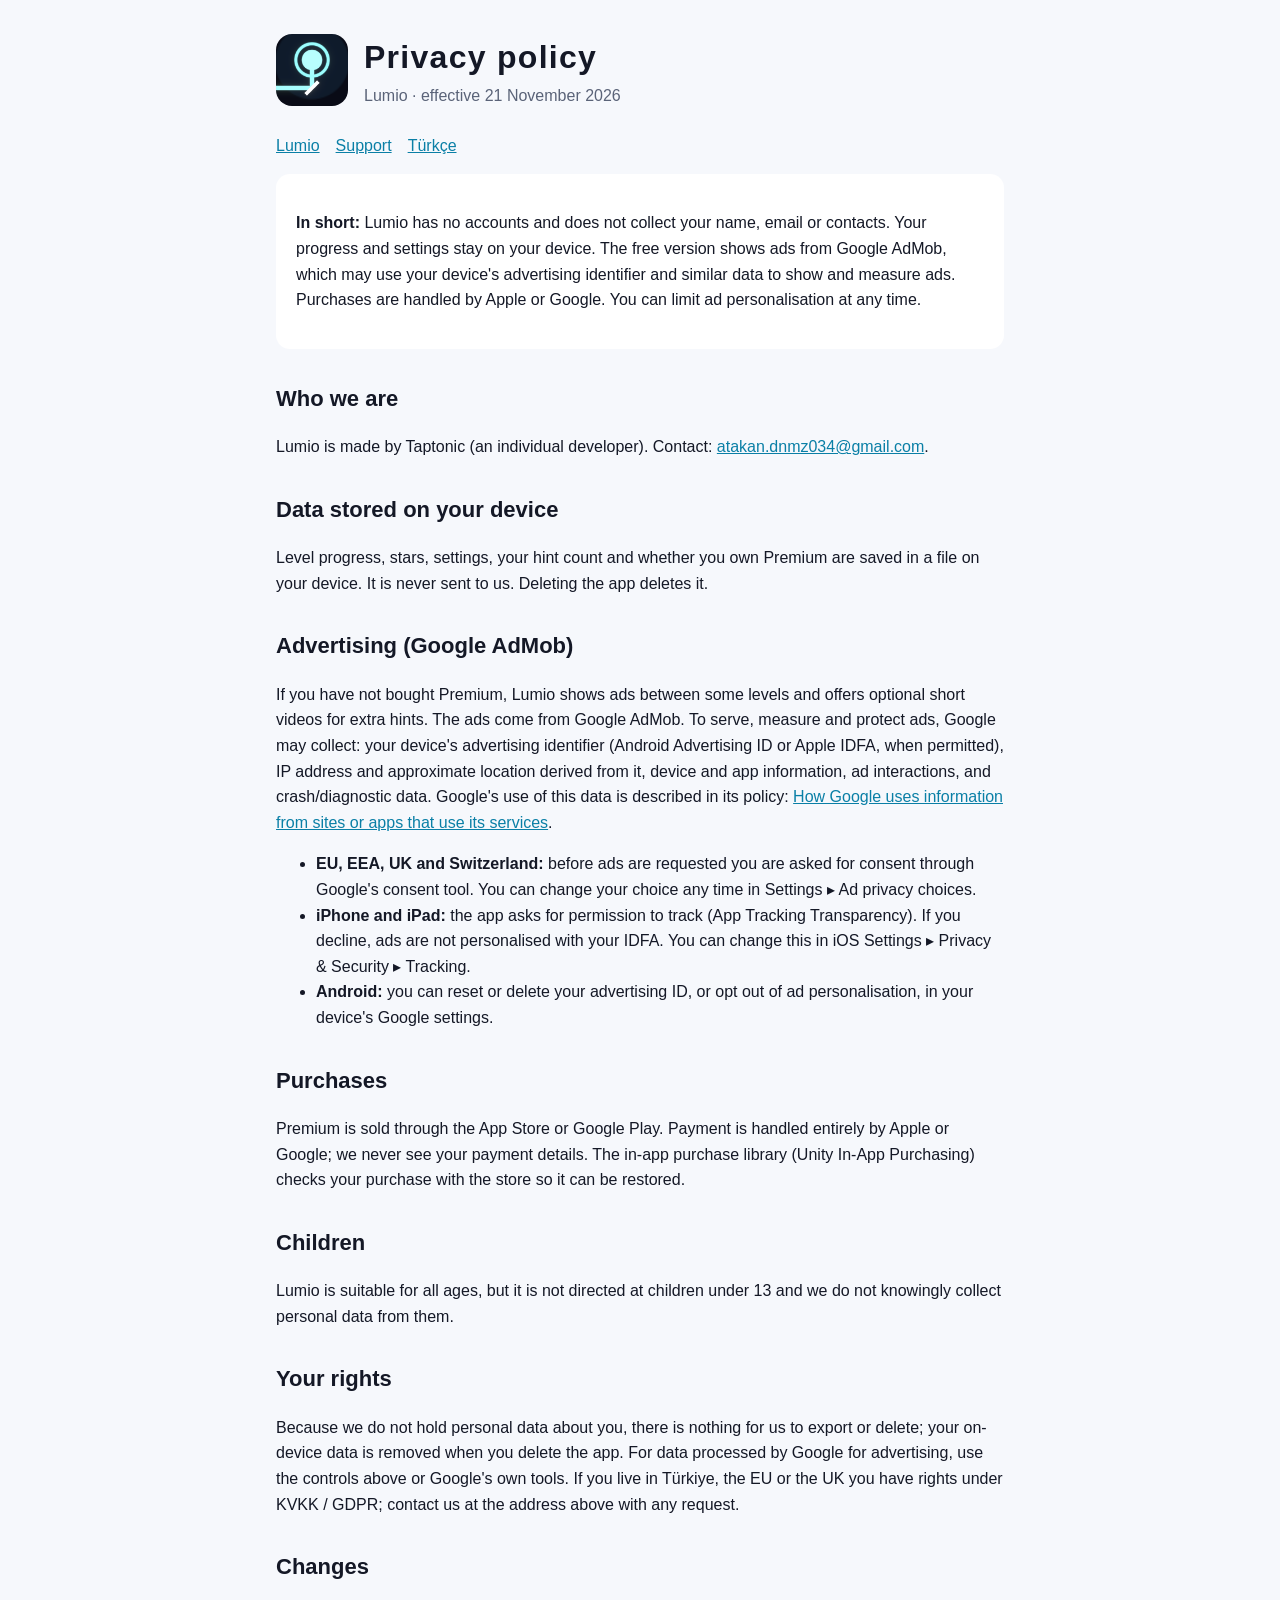
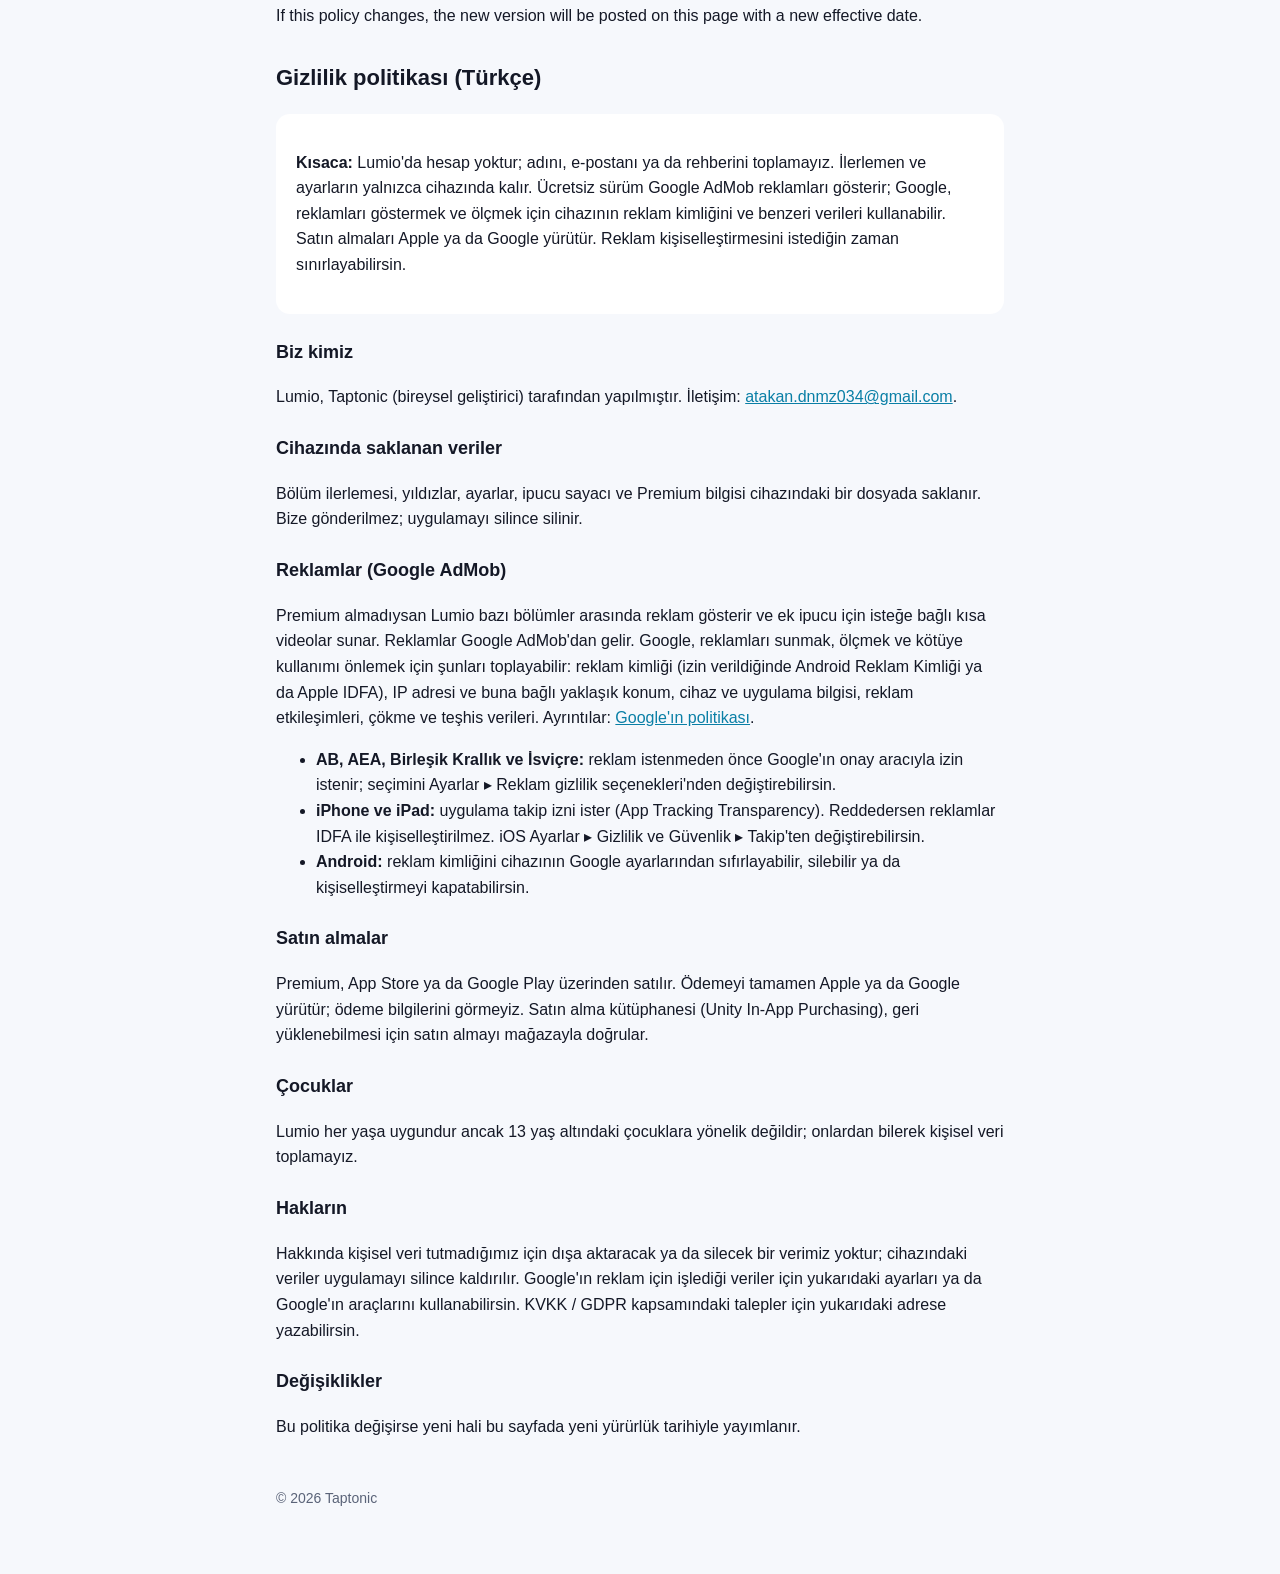
==== privacy.html @ b21d8c44 "Lumio website: landing, privacy policy, support, app-ads.txt" ====
<!doctype html>
<html lang="en">
<head>
<meta charset="utf-8"><meta name="viewport" content="width=device-width, initial-scale=1">
<title>Lumio privacy policy</title><link rel="stylesheet" href="style.css"><link rel="icon" href="icon.png">
</head>
<body><main>
<header><img src="icon.png" alt="Lumio icon"><div><h1>Privacy policy</h1><div class="dim">Lumio · effective 21 November 2026</div></div></header>
<nav><a href="index.html">Lumio</a><a href="support.html">Support</a><a href="#tr">Türkçe</a></nav>

<div class="card">
<p><strong>In short:</strong> Lumio has no accounts and does not collect your name, email or contacts. Your progress and settings stay on your device.
The free version shows ads from Google AdMob, which may use your device's advertising identifier and similar data to show and measure ads.
Purchases are handled by Apple or Google. You can limit ad personalisation at any time.</p>
</div>

<h2>Who we are</h2>
<p>Lumio is made by Taptonic (an individual developer). Contact: <a href="mailto:atakan.dnmz034@gmail.com">atakan.dnmz034@gmail.com</a>.</p>

<h2>Data stored on your device</h2>
<p>Level progress, stars, settings, your hint count and whether you own Premium are saved in a file on your device. It is never sent to us. Deleting the app deletes it.</p>

<h2>Advertising (Google AdMob)</h2>
<p>If you have not bought Premium, Lumio shows ads between some levels and offers optional short videos for extra hints. The ads come from Google AdMob.
To serve, measure and protect ads, Google may collect: your device's advertising identifier (Android Advertising ID or Apple IDFA, when permitted), IP address and approximate location derived from it,
device and app information, ad interactions, and crash/diagnostic data. Google's use of this data is described in its policy:
<a href="https://policies.google.com/technologies/partner-sites">How Google uses information from sites or apps that use its services</a>.</p>
<ul>
<li><strong>EU, EEA, UK and Switzerland:</strong> before ads are requested you are asked for consent through Google's consent tool. You can change your choice any time in Settings ▸ Ad privacy choices.</li>
<li><strong>iPhone and iPad:</strong> the app asks for permission to track (App Tracking Transparency). If you decline, ads are not personalised with your IDFA. You can change this in iOS Settings ▸ Privacy &amp; Security ▸ Tracking.</li>
<li><strong>Android:</strong> you can reset or delete your advertising ID, or opt out of ad personalisation, in your device's Google settings.</li>
</ul>

<h2>Purchases</h2>
<p>Premium is sold through the App Store or Google Play. Payment is handled entirely by Apple or Google; we never see your payment details.
The in-app purchase library (Unity In-App Purchasing) checks your purchase with the store so it can be restored.</p>

<h2>Children</h2>
<p>Lumio is suitable for all ages, but it is not directed at children under 13 and we do not knowingly collect personal data from them.</p>

<h2>Your rights</h2>
<p>Because we do not hold personal data about you, there is nothing for us to export or delete; your on-device data is removed when you delete the app.
For data processed by Google for advertising, use the controls above or Google's own tools. If you live in Türkiye, the EU or the UK you have rights under KVKK / GDPR; contact us at the address above with any request.</p>

<h2>Changes</h2>
<p>If this policy changes, the new version will be posted on this page with a new effective date.</p>

<h2 id="tr">Gizlilik politikası (Türkçe)</h2>
<div class="card">
<p><strong>Kısaca:</strong> Lumio'da hesap yoktur; adını, e-postanı ya da rehberini toplamayız. İlerlemen ve ayarların yalnızca cihazında kalır.
Ücretsiz sürüm Google AdMob reklamları gösterir; Google, reklamları göstermek ve ölçmek için cihazının reklam kimliğini ve benzeri verileri kullanabilir.
Satın almaları Apple ya da Google yürütür. Reklam kişiselleştirmesini istediğin zaman sınırlayabilirsin.</p>
</div>
<h3>Biz kimiz</h3>
<p>Lumio, Taptonic (bireysel geliştirici) tarafından yapılmıştır. İletişim: <a href="mailto:atakan.dnmz034@gmail.com">atakan.dnmz034@gmail.com</a>.</p>
<h3>Cihazında saklanan veriler</h3>
<p>Bölüm ilerlemesi, yıldızlar, ayarlar, ipucu sayacı ve Premium bilgisi cihazındaki bir dosyada saklanır. Bize gönderilmez; uygulamayı silince silinir.</p>
<h3>Reklamlar (Google AdMob)</h3>
<p>Premium almadıysan Lumio bazı bölümler arasında reklam gösterir ve ek ipucu için isteğe bağlı kısa videolar sunar. Reklamlar Google AdMob'dan gelir.
Google, reklamları sunmak, ölçmek ve kötüye kullanımı önlemek için şunları toplayabilir: reklam kimliği (izin verildiğinde Android Reklam Kimliği ya da Apple IDFA), IP adresi ve buna bağlı yaklaşık konum,
cihaz ve uygulama bilgisi, reklam etkileşimleri, çökme ve teşhis verileri. Ayrıntılar: <a href="https://policies.google.com/technologies/partner-sites">Google'ın politikası</a>.</p>
<ul>
<li><strong>AB, AEA, Birleşik Krallık ve İsviçre:</strong> reklam istenmeden önce Google'ın onay aracıyla izin istenir; seçimini Ayarlar ▸ Reklam gizlilik seçenekleri'nden değiştirebilirsin.</li>
<li><strong>iPhone ve iPad:</strong> uygulama takip izni ister (App Tracking Transparency). Reddedersen reklamlar IDFA ile kişiselleştirilmez. iOS Ayarlar ▸ Gizlilik ve Güvenlik ▸ Takip'ten değiştirebilirsin.</li>
<li><strong>Android:</strong> reklam kimliğini cihazının Google ayarlarından sıfırlayabilir, silebilir ya da kişiselleştirmeyi kapatabilirsin.</li>
</ul>
<h3>Satın almalar</h3>
<p>Premium, App Store ya da Google Play üzerinden satılır. Ödemeyi tamamen Apple ya da Google yürütür; ödeme bilgilerini görmeyiz. Satın alma kütüphanesi (Unity In-App Purchasing), geri yüklenebilmesi için satın almayı mağazayla doğrular.</p>
<h3>Çocuklar</h3>
<p>Lumio her yaşa uygundur ancak 13 yaş altındaki çocuklara yönelik değildir; onlardan bilerek kişisel veri toplamayız.</p>
<h3>Hakların</h3>
<p>Hakkında kişisel veri tutmadığımız için dışa aktaracak ya da silecek bir verimiz yoktur; cihazındaki veriler uygulamayı silince kaldırılır. Google'ın reklam için işlediği veriler için yukarıdaki ayarları ya da Google'ın araçlarını kullanabilirsin. KVKK / GDPR kapsamındaki talepler için yukarıdaki adrese yazabilirsin.</p>
<h3>Değişiklikler</h3>
<p>Bu politika değişirse yeni hali bu sayfada yeni yürürlük tarihiyle yayımlanır.</p>

<footer>© 2026 Taptonic</footer>
</main></body></html>
---- style.css ----
:root { --bg:#0a0c16; --card:#121626; --text:#e6ebf5; --dim:#9aa3b8; --accent:#73e0ff; }
@media (prefers-color-scheme: light) { :root:not([data-theme="dark"]) { --bg:#f6f8fc; --card:#ffffff; --text:#141826; --dim:#5a6378; --accent:#0a7fa6; } }
* { box-sizing: border-box; }
body { margin:0; background:var(--bg); color:var(--text); font:16px/1.6 -apple-system, BlinkMacSystemFont, "Segoe UI", Roboto, sans-serif; }
main { max-width:760px; margin:0 auto; padding:32px 16px 64px; }
header { display:flex; align-items:center; gap:16px; margin-bottom:24px; }
header img { width:72px; height:72px; border-radius:16px; }
h1 { font-size:32px; margin:0; letter-spacing:.04em; }
h2 { margin-top:32px; font-size:22px; }
h3 { margin-top:24px; font-size:18px; }
a { color:var(--accent); }
.card { background:var(--card); border-radius:14px; padding:20px; margin:16px 0; }
.dim { color:var(--dim); }
nav a { margin-right:16px; }
footer { margin-top:48px; color:var(--dim); font-size:14px; }
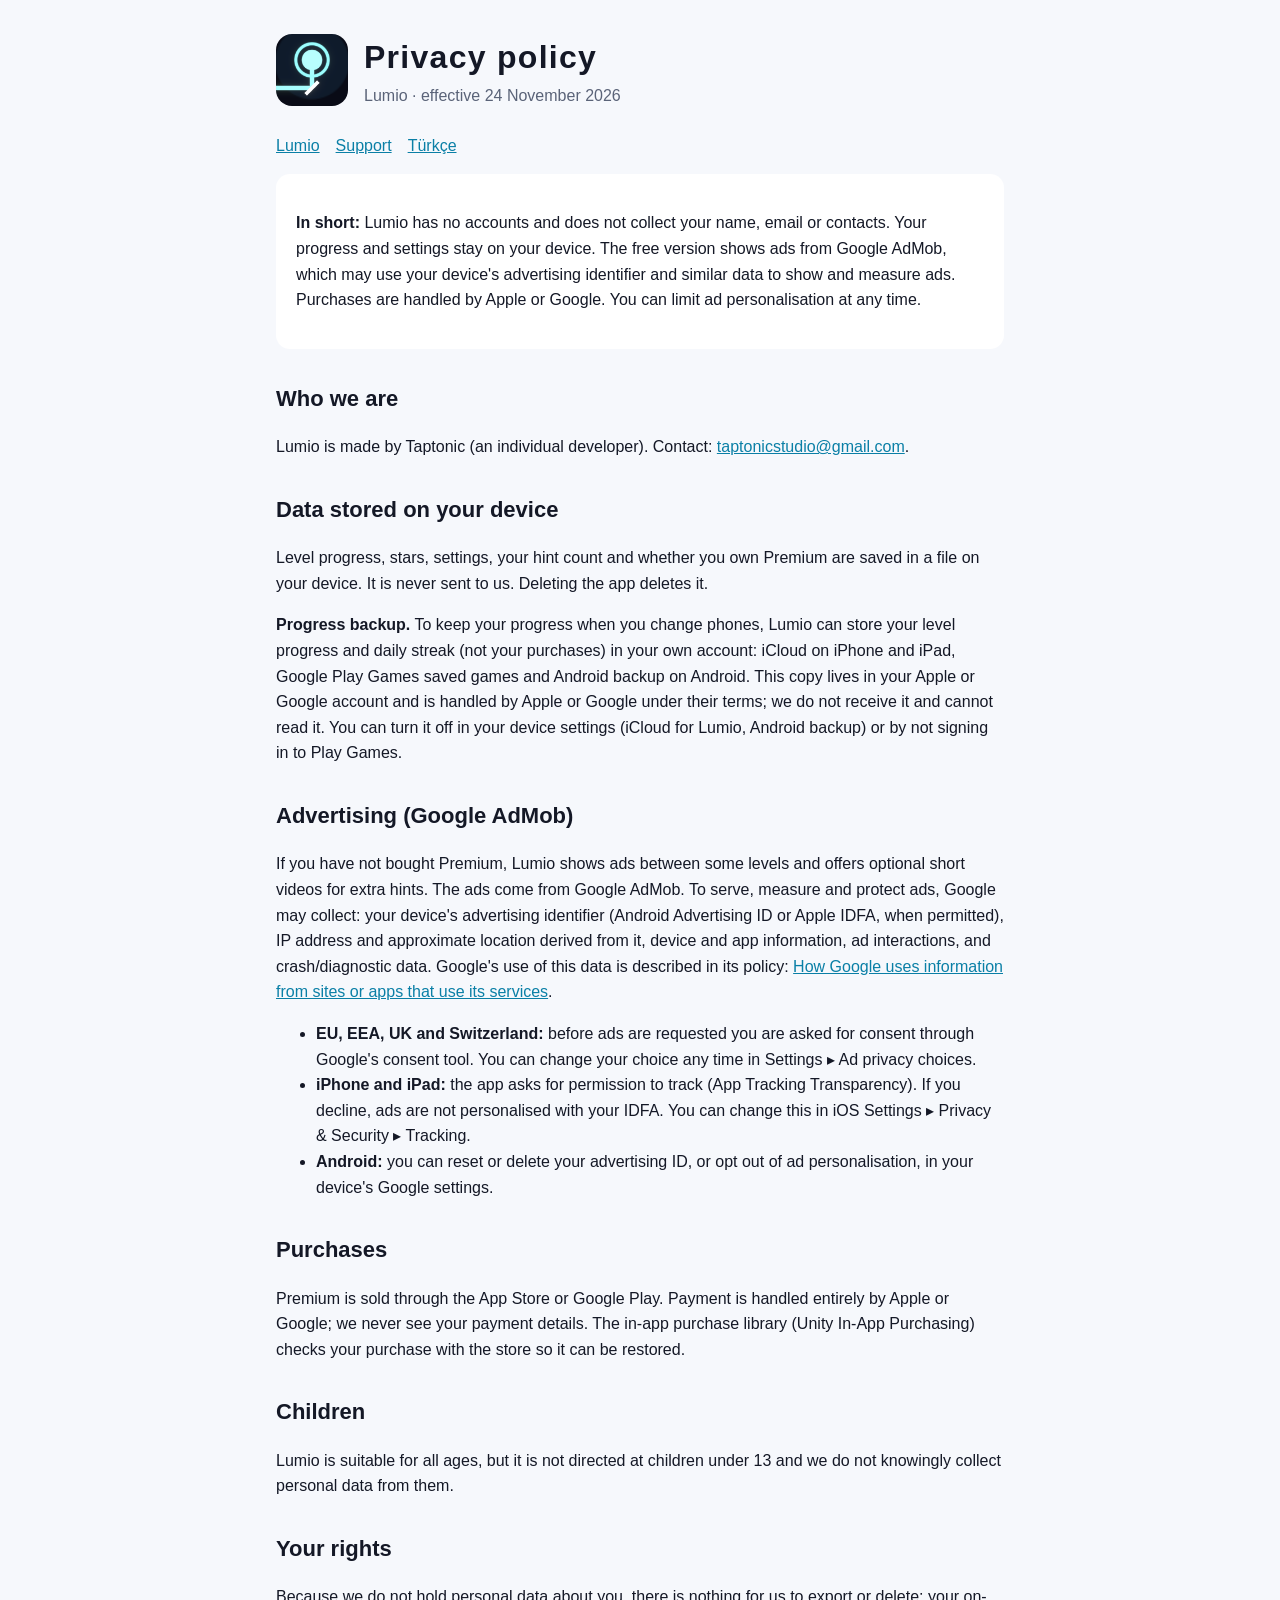
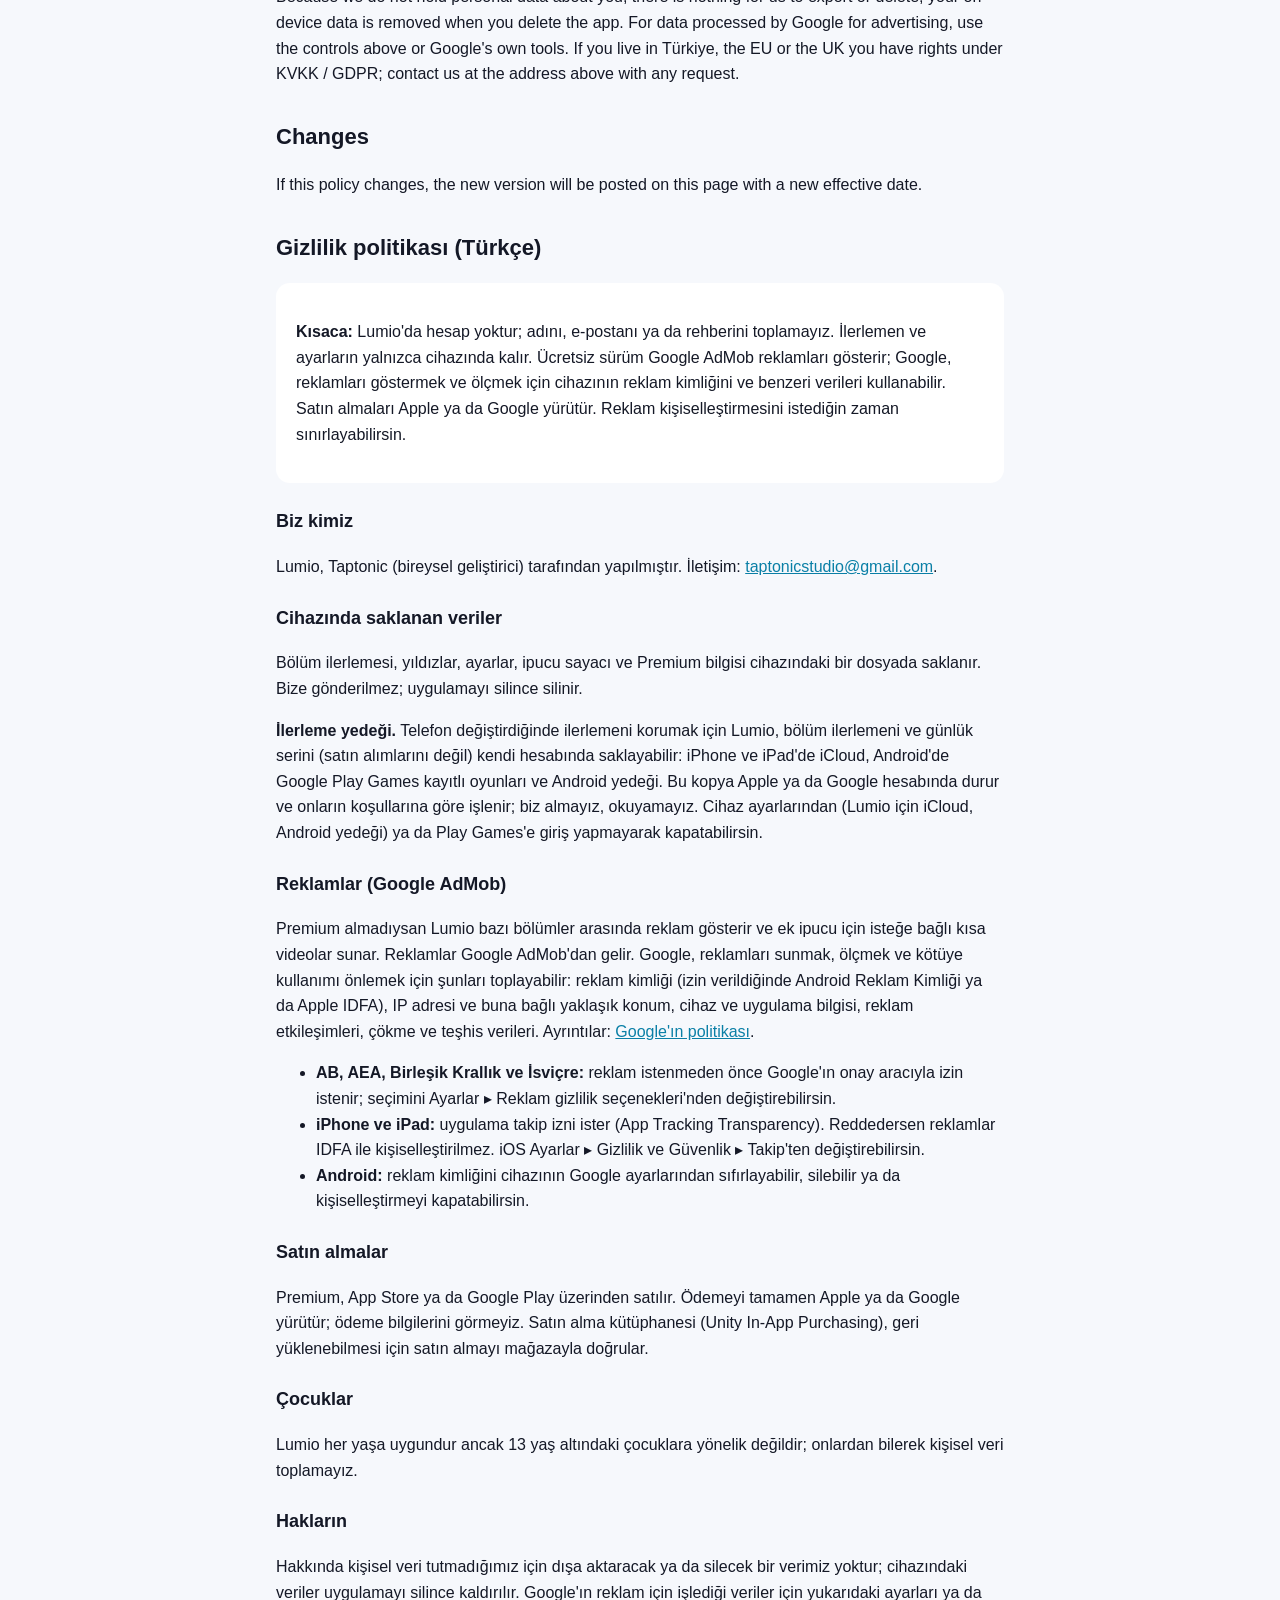
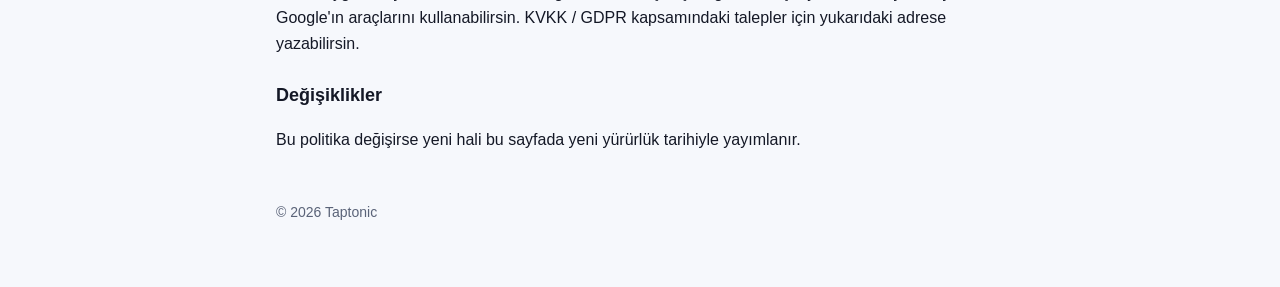
==== commit ec6a5200: "Use the studio contact address and describe the progress backup in the privacy policy" ====
--- a/privacy.html
+++ b/privacy.html
@@ -5,7 +5,7 @@
 <title>Lumio privacy policy</title><link rel="stylesheet" href="style.css"><link rel="icon" href="icon.png">
 </head>
 <body><main>
-<header><img src="icon.png" alt="Lumio icon"><div><h1>Privacy policy</h1><div class="dim">Lumio · effective 21 November 2026</div></div></header>
+<header><img src="icon.png" alt="Lumio icon"><div><h1>Privacy policy</h1><div class="dim">Lumio · effective 24 November 2026</div></div></header>
 <nav><a href="index.html">Lumio</a><a href="support.html">Support</a><a href="#tr">Türkçe</a></nav>
 
 <div class="card">
@@ -15,10 +15,11 @@
 </div>
 
 <h2>Who we are</h2>
-<p>Lumio is made by Taptonic (an individual developer). Contact: <a href="mailto:atakan.dnmz034@gmail.com">atakan.dnmz034@gmail.com</a>.</p>
+<p>Lumio is made by Taptonic (an individual developer). Contact: <a href="mailto:taptonicstudio@gmail.com">taptonicstudio@gmail.com</a>.</p>
 
 <h2>Data stored on your device</h2>
 <p>Level progress, stars, settings, your hint count and whether you own Premium are saved in a file on your device. It is never sent to us. Deleting the app deletes it.</p>
+<p><strong>Progress backup.</strong> To keep your progress when you change phones, Lumio can store your level progress and daily streak (not your purchases) in your own account: iCloud on iPhone and iPad, Google Play Games saved games and Android backup on Android. This copy lives in your Apple or Google account and is handled by Apple or Google under their terms; we do not receive it and cannot read it. You can turn it off in your device settings (iCloud for Lumio, Android backup) or by not signing in to Play Games.</p>
 
 <h2>Advertising (Google AdMob)</h2>
 <p>If you have not bought Premium, Lumio shows ads between some levels and offers optional short videos for extra hints. The ads come from Google AdMob.
@@ -52,9 +53,10 @@
 Satın almaları Apple ya da Google yürütür. Reklam kişiselleştirmesini istediğin zaman sınırlayabilirsin.</p>
 </div>
 <h3>Biz kimiz</h3>
-<p>Lumio, Taptonic (bireysel geliştirici) tarafından yapılmıştır. İletişim: <a href="mailto:atakan.dnmz034@gmail.com">atakan.dnmz034@gmail.com</a>.</p>
+<p>Lumio, Taptonic (bireysel geliştirici) tarafından yapılmıştır. İletişim: <a href="mailto:taptonicstudio@gmail.com">taptonicstudio@gmail.com</a>.</p>
 <h3>Cihazında saklanan veriler</h3>
 <p>Bölüm ilerlemesi, yıldızlar, ayarlar, ipucu sayacı ve Premium bilgisi cihazındaki bir dosyada saklanır. Bize gönderilmez; uygulamayı silince silinir.</p>
+<p><strong>İlerleme yedeği.</strong> Telefon değiştirdiğinde ilerlemeni korumak için Lumio, bölüm ilerlemeni ve günlük serini (satın alımlarını değil) kendi hesabında saklayabilir: iPhone ve iPad'de iCloud, Android'de Google Play Games kayıtlı oyunları ve Android yedeği. Bu kopya Apple ya da Google hesabında durur ve onların koşullarına göre işlenir; biz almayız, okuyamayız. Cihaz ayarlarından (Lumio için iCloud, Android yedeği) ya da Play Games'e giriş yapmayarak kapatabilirsin.</p>
 <h3>Reklamlar (Google AdMob)</h3>
 <p>Premium almadıysan Lumio bazı bölümler arasında reklam gösterir ve ek ipucu için isteğe bağlı kısa videolar sunar. Reklamlar Google AdMob'dan gelir.
 Google, reklamları sunmak, ölçmek ve kötüye kullanımı önlemek için şunları toplayabilir: reklam kimliği (izin verildiğinde Android Reklam Kimliği ya da Apple IDFA), IP adresi ve buna bağlı yaklaşık konum,
